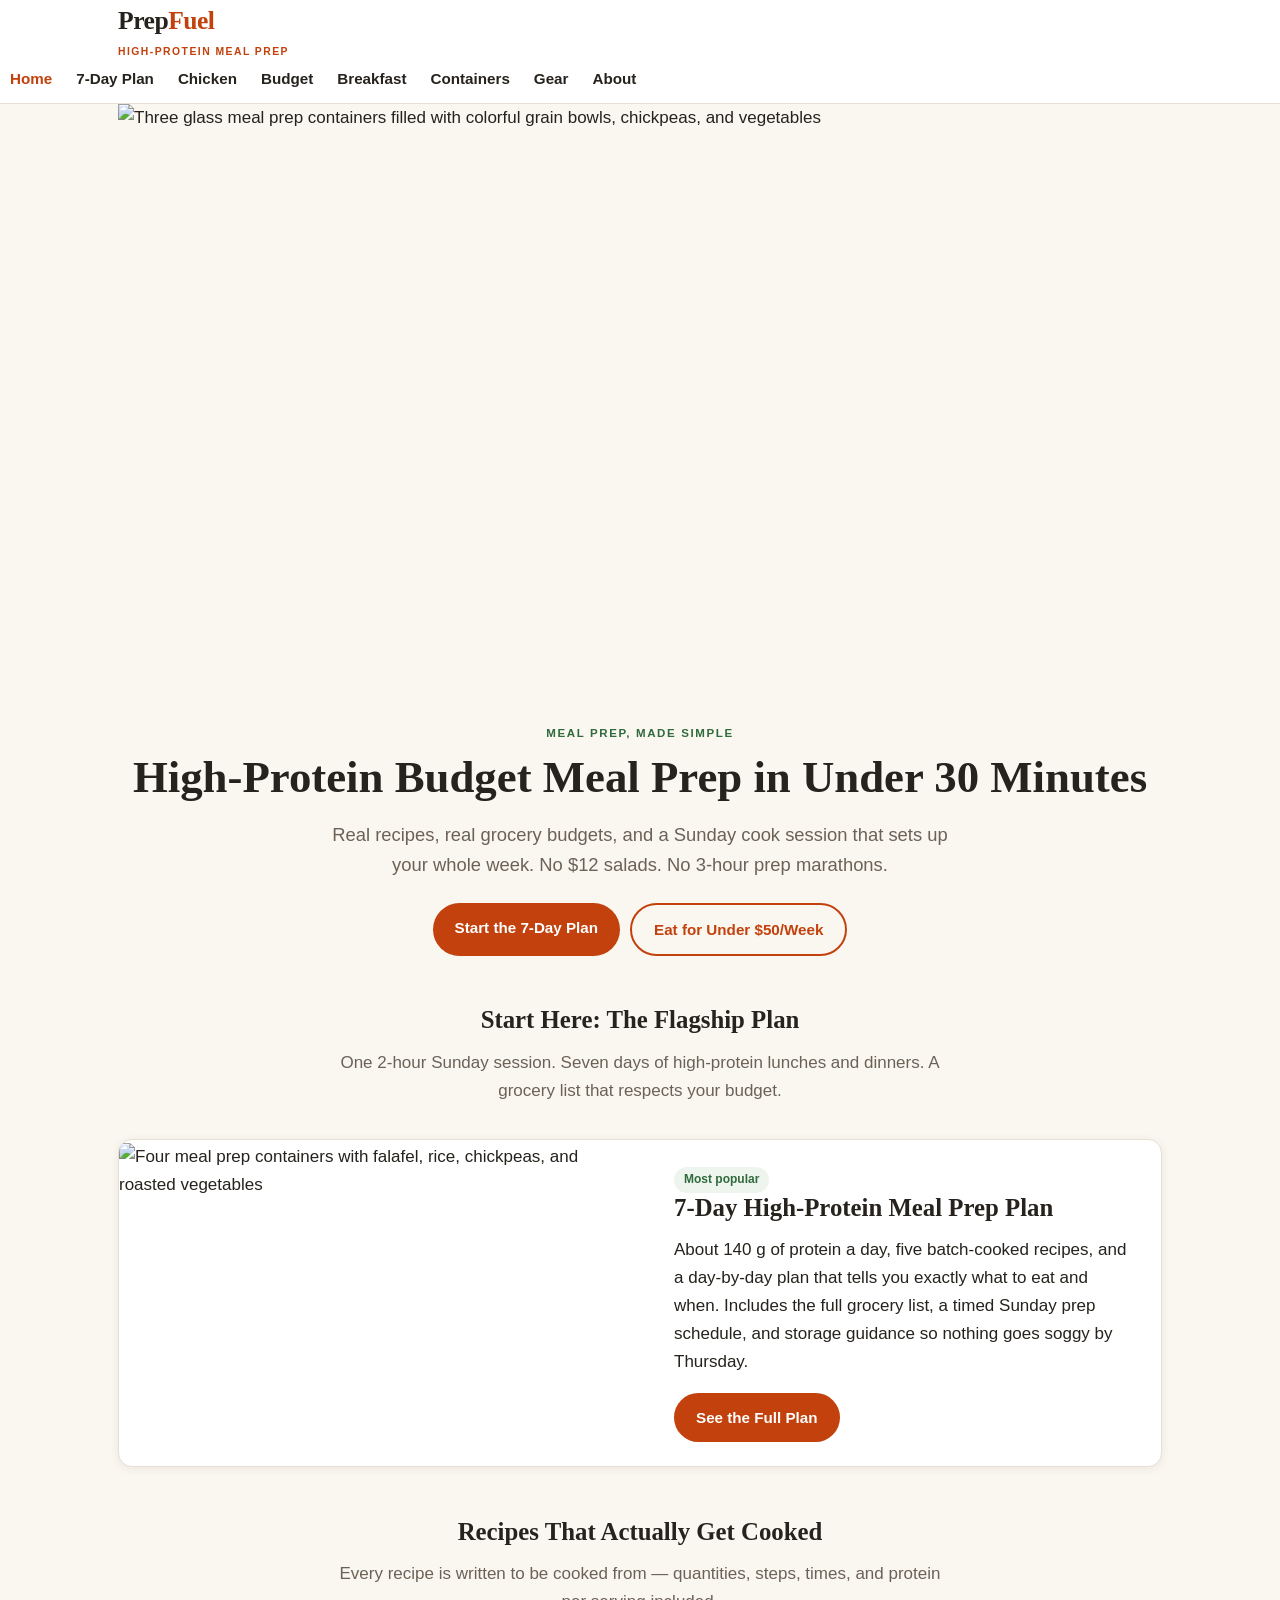
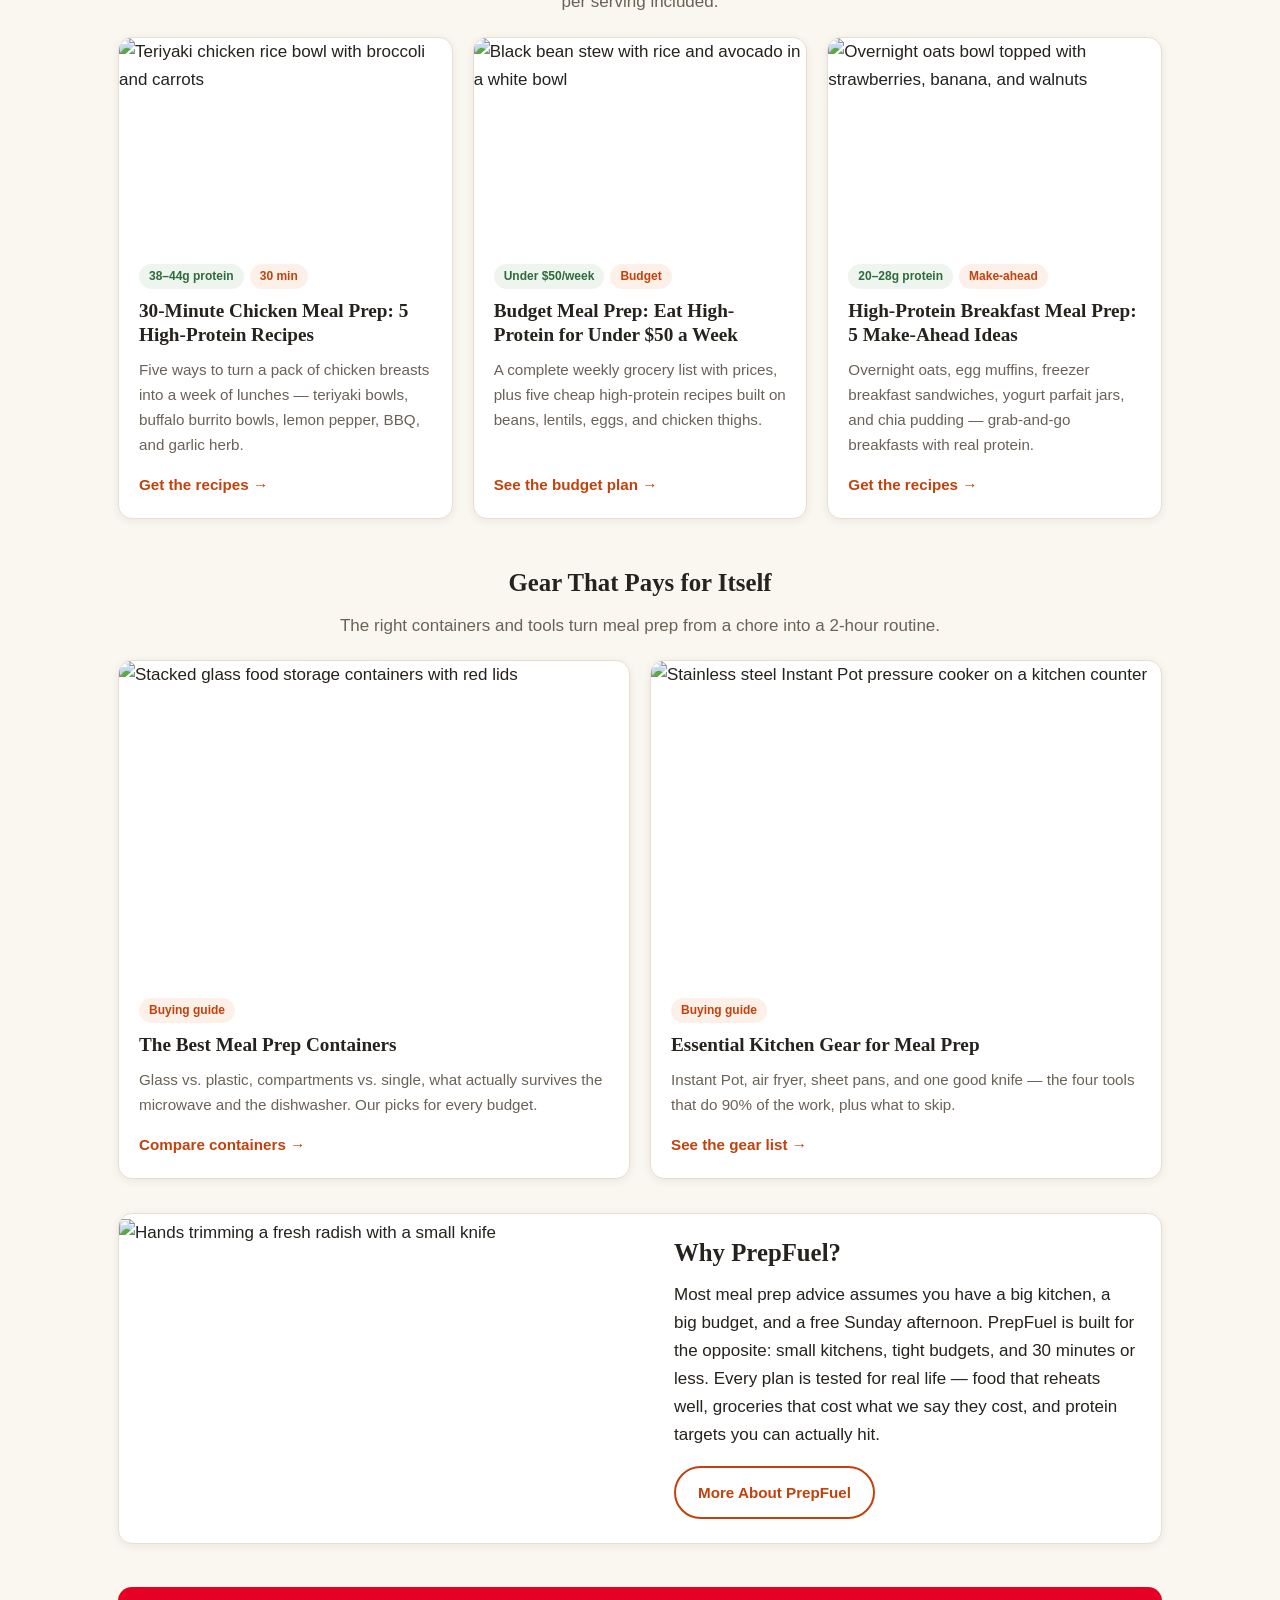
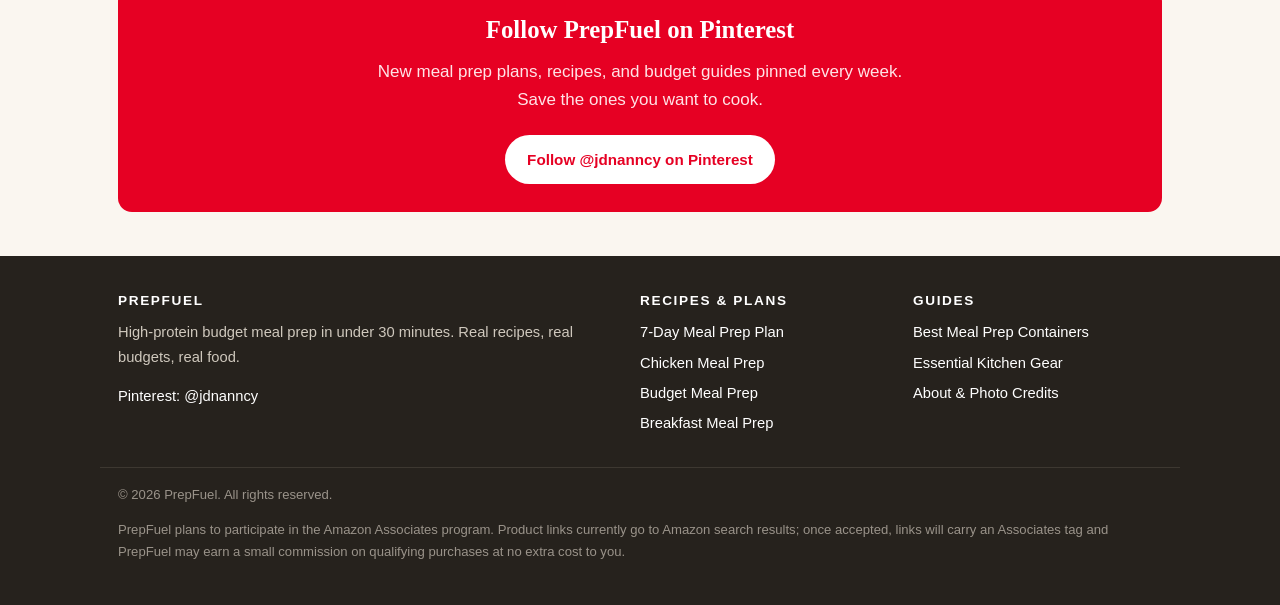
==== index.html @ 7322c3c1 "Add files via upload" ====
<!DOCTYPE html>
<html lang="en">
<head>
  <meta charset="UTF-8">
  <meta name="viewport" content="width=device-width, initial-scale=1.0">
  <title>PrepFuel — High-Protein Budget Meal Prep in Under 30 Minutes</title>
  <meta name="description" content="PrepFuel helps you eat high-protein for less. Weekly meal prep plans, 30-minute chicken recipes, budget meal prep under $50 a week, and the gear that makes it easy.">
  <link rel="canonical" href="https://sundala1.github.io/prepfuel/">
  <meta property="og:type" content="website">
  <meta property="og:title" content="PrepFuel — High-Protein Budget Meal Prep in Under 30 Minutes">
  <meta property="og:description" content="Weekly meal prep plans, 30-minute high-protein recipes, and budget meal prep under $50 a week.">
  <meta property="og:url" content="https://sundala1.github.io/prepfuel/">
  <meta property="og:image" content="https://sundala1.github.io/prepfuel/assets/hero-meal-prep.jpg">
  <!-- TODO: Pinterest site verification — add the meta tag from Pinterest's claim flow here, e.g.
       <meta name="p:domain_verify" content="PASTE_VERIFICATION_CODE_HERE"> -->
  <link rel="stylesheet" href="styles.css">
  <script src="script.js" defer></script>
</head>
<body>
  <header class="site-header">
    <div class="header-inner">
      <a class="logo" href="index.html">Prep<span>Fuel</span><span class="logo-tag">High-protein meal prep</span></a>
      <button class="nav-toggle" aria-label="Toggle navigation" aria-expanded="false" aria-controls="main-nav">&#9776;</button>
    </div>
    <nav class="main-nav" id="main-nav" aria-label="Main navigation">
      <ul>
        <li><a href="index.html" class="active">Home</a></li>
        <li><a href="7-day-meal-prep-plan.html">7-Day Plan</a></li>
        <li><a href="chicken-meal-prep.html">Chicken</a></li>
        <li><a href="budget-meal-prep.html">Budget</a></li>
        <li><a href="high-protein-breakfast-meal-prep.html">Breakfast</a></li>
        <li><a href="best-meal-prep-containers.html">Containers</a></li>
        <li><a href="essential-kitchen-gear.html">Gear</a></li>
        <li><a href="about.html">About</a></li>
      </ul>
    </nav>
  </header>

  <main>
    <section class="hero">
      <div class="wrap">
        <img class="hero-img" src="assets/hero-meal-prep.jpg" alt="Three glass meal prep containers filled with colorful grain bowls, chickpeas, and vegetables" width="1024" height="768">
        <div class="hero-text">
          <span class="eyebrow">Meal prep, made simple</span>
          <h1>High-Protein Budget Meal Prep in Under 30 Minutes</h1>
          <p class="lede">Real recipes, real grocery budgets, and a Sunday cook session that sets up your whole week. No $12 salads. No 3-hour prep marathons.</p>
          <div class="btn-row">
            <a class="btn" href="7-day-meal-prep-plan.html">Start the 7-Day Plan</a>
            <a class="btn btn-outline" href="budget-meal-prep.html">Eat for Under $50/Week</a>
          </div>
        </div>
      </div>
    </section>

    <section class="wrap" aria-labelledby="featured-heading">
      <div class="section-head">
        <h2 id="featured-heading">Start Here: The Flagship Plan</h2>
        <p>One 2-hour Sunday session. Seven days of high-protein lunches and dinners. A grocery list that respects your budget.</p>
      </div>
      <article class="feature">
        <img src="assets/plan-7day.jpg" alt="Four meal prep containers with falafel, rice, chickpeas, and roasted vegetables" width="1024" height="768" loading="lazy">
        <div class="feature-body">
          <span class="chip">Most popular</span>
          <h2>7-Day High-Protein Meal Prep Plan</h2>
          <p>About 140&nbsp;g of protein a day, five batch-cooked recipes, and a day-by-day plan that tells you exactly what to eat and when. Includes the full grocery list, a timed Sunday prep schedule, and storage guidance so nothing goes soggy by Thursday.</p>
          <a class="btn" href="7-day-meal-prep-plan.html">See the Full Plan</a>
        </div>
      </article>
    </section>

    <section class="wrap" aria-labelledby="recipes-heading">
      <div class="section-head">
        <h2 id="recipes-heading">Recipes That Actually Get Cooked</h2>
        <p>Every recipe is written to be cooked from — quantities, steps, times, and protein per serving included.</p>
      </div>
      <div class="card-grid">
        <article class="card">
          <img src="assets/chicken-teriyaki-bowl.jpg" alt="Teriyaki chicken rice bowl with broccoli and carrots" width="1024" height="768" loading="lazy">
          <div class="card-body">
            <div class="card-meta"><span class="chip">38–44g protein</span><span class="chip orange">30 min</span></div>
            <h3><a href="chicken-meal-prep.html">30-Minute Chicken Meal Prep: 5 High-Protein Recipes</a></h3>
            <p>Five ways to turn a pack of chicken breasts into a week of lunches — teriyaki bowls, buffalo burrito bowls, lemon pepper, BBQ, and garlic herb.</p>
            <a class="read-more" href="chicken-meal-prep.html">Get the recipes &rarr;</a>
          </div>
        </article>
        <article class="card">
          <img src="assets/black-bean-bowl.jpg" alt="Black bean stew with rice and avocado in a white bowl" width="1024" height="683" loading="lazy">
          <div class="card-body">
            <div class="card-meta"><span class="chip">Under $50/week</span><span class="chip orange">Budget</span></div>
            <h3><a href="budget-meal-prep.html">Budget Meal Prep: Eat High-Protein for Under $50 a Week</a></h3>
            <p>A complete weekly grocery list with prices, plus five cheap high-protein recipes built on beans, lentils, eggs, and chicken thighs.</p>
            <a class="read-more" href="budget-meal-prep.html">See the budget plan &rarr;</a>
          </div>
        </article>
        <article class="card">
          <img src="assets/overnight-oats.jpg" alt="Overnight oats bowl topped with strawberries, banana, and walnuts" width="1000" height="667" loading="lazy">
          <div class="card-body">
            <div class="card-meta"><span class="chip">20–28g protein</span><span class="chip orange">Make-ahead</span></div>
            <h3><a href="high-protein-breakfast-meal-prep.html">High-Protein Breakfast Meal Prep: 5 Make-Ahead Ideas</a></h3>
            <p>Overnight oats, egg muffins, freezer breakfast sandwiches, yogurt parfait jars, and chia pudding — grab-and-go breakfasts with real protein.</p>
            <a class="read-more" href="high-protein-breakfast-meal-prep.html">Get the recipes &rarr;</a>
          </div>
        </article>
      </div>
    </section>

    <section class="wrap" aria-labelledby="gear-heading">
      <div class="section-head">
        <h2 id="gear-heading">Gear That Pays for Itself</h2>
        <p>The right containers and tools turn meal prep from a chore into a 2-hour routine.</p>
      </div>
      <div class="card-grid two">
        <article class="card">
          <img src="assets/glass-containers.jpg" alt="Stacked glass food storage containers with red lids" width="500" height="375" loading="lazy">
          <div class="card-body">
            <div class="card-meta"><span class="chip orange">Buying guide</span></div>
            <h3><a href="best-meal-prep-containers.html">The Best Meal Prep Containers</a></h3>
            <p>Glass vs. plastic, compartments vs. single, what actually survives the microwave and the dishwasher. Our picks for every budget.</p>
            <a class="read-more" href="best-meal-prep-containers.html">Compare containers &rarr;</a>
          </div>
        </article>
        <article class="card">
          <img src="assets/instant-pot.jpg" alt="Stainless steel Instant Pot pressure cooker on a kitchen counter" width="1024" height="768" loading="lazy">
          <div class="card-body">
            <div class="card-meta"><span class="chip orange">Buying guide</span></div>
            <h3><a href="essential-kitchen-gear.html">Essential Kitchen Gear for Meal Prep</a></h3>
            <p>Instant Pot, air fryer, sheet pans, and one good knife — the four tools that do 90% of the work, plus what to skip.</p>
            <a class="read-more" href="essential-kitchen-gear.html">See the gear list &rarr;</a>
          </div>
        </article>
      </div>
    </section>

    <section class="wrap" aria-labelledby="about-heading">
      <article class="feature">
        <img src="assets/hands-radish.jpg" alt="Hands trimming a fresh radish with a small knife" width="1000" height="667" loading="lazy">
        <div class="feature-body">
          <h2 id="about-heading">Why PrepFuel?</h2>
          <p>Most meal prep advice assumes you have a big kitchen, a big budget, and a free Sunday afternoon. PrepFuel is built for the opposite: small kitchens, tight budgets, and 30 minutes or less. Every plan is tested for real life — food that reheats well, groceries that cost what we say they cost, and protein targets you can actually hit.</p>
          <a class="btn btn-outline" href="about.html">More About PrepFuel</a>
        </div>
      </article>
    </section>

    <section class="wrap">
      <div class="pin-band">
        <h2>Follow PrepFuel on Pinterest</h2>
        <p>New meal prep plans, recipes, and budget guides pinned every week. Save the ones you want to cook.</p>
        <a class="btn" href="https://www.pinterest.com/jdnanncy/" target="_blank" rel="noopener">Follow @jdnanncy on Pinterest</a>
      </div>
    </section>
  </main>

  <footer class="site-footer">
    <div class="footer-grid">
      <div>
        <h4>PrepFuel</h4>
        <p>High-protein budget meal prep in under 30 minutes. Real recipes, real budgets, real food.</p>
        <p><a href="https://www.pinterest.com/jdnanncy/" target="_blank" rel="noopener">Pinterest: @jdnanncy</a></p>
      </div>
      <div>
        <h4>Recipes &amp; Plans</h4>
        <ul>
          <li><a href="7-day-meal-prep-plan.html">7-Day Meal Prep Plan</a></li>
          <li><a href="chicken-meal-prep.html">Chicken Meal Prep</a></li>
          <li><a href="budget-meal-prep.html">Budget Meal Prep</a></li>
          <li><a href="high-protein-breakfast-meal-prep.html">Breakfast Meal Prep</a></li>
        </ul>
      </div>
      <div>
        <h4>Guides</h4>
        <ul>
          <li><a href="best-meal-prep-containers.html">Best Meal Prep Containers</a></li>
          <li><a href="essential-kitchen-gear.html">Essential Kitchen Gear</a></li>
          <li><a href="about.html">About &amp; Photo Credits</a></li>
        </ul>
      </div>
    </div>
    <div class="footer-bottom">
      <p>&copy; <span id="year">2026</span> PrepFuel. All rights reserved.</p>
      <p>PrepFuel plans to participate in the Amazon Associates program. Product links currently go to Amazon search results; once accepted, links will carry an Associates tag and PrepFuel may earn a small commission on qualifying purchases at no extra cost to you.</p>
    </div>
  </footer>
</body>
</html>
---- styles.css ----
/* PrepFuel — clean modern food blog, mobile-first, no framework.
   System fonts only: fast loading, zero external requests. */

:root {
  --cream: #faf6f0;
  --card: #ffffff;
  --ink: #26221d;
  --muted: #6b6257;
  --accent: #c2410c;
  --accent-dark: #9a3412;
  --green: #2f6b3c;
  --green-soft: #eef4ee;
  --line: #e8dfd2;
  --soft: #f1eae0;
  --radius: 14px;
  --shadow: 0 2px 10px rgba(38, 34, 29, 0.07);
  --serif: Georgia, "Times New Roman", serif;
  --sans: -apple-system, BlinkMacSystemFont, "Segoe UI", Roboto, Helvetica, Arial, sans-serif;
}

* { box-sizing: border-box; }

html { scroll-behavior: smooth; }

body {
  margin: 0;
  background: var(--cream);
  color: var(--ink);
  font-family: var(--sans);
  font-size: 17px;
  line-height: 1.65;
  -webkit-font-smoothing: antialiased;
}

img { max-width: 100%; height: auto; display: block; }

a { color: var(--accent); text-decoration: none; }
a:hover { color: var(--accent-dark); text-decoration: underline; }

h1, h2, h3, h4 {
  font-family: var(--serif);
  line-height: 1.25;
  margin: 0 0 0.5em;
  font-weight: 700;
}
h1 { font-size: 2rem; }
h2 { font-size: 1.55rem; margin-top: 2em; }
h3 { font-size: 1.25rem; margin-top: 1.5em; }
p { margin: 0 0 1em; }
ul, ol { margin: 0 0 1em; padding-left: 1.4em; }
li { margin-bottom: 0.35em; }
strong { font-weight: 700; }

.wrap { max-width: 1080px; margin: 0 auto; padding: 0 18px; }
.narrow { max-width: 760px; margin: 0 auto; padding: 0 18px; }

/* ---------- Header & nav ---------- */
.site-header {
  background: var(--card);
  border-bottom: 1px solid var(--line);
  position: sticky;
  top: 0;
  z-index: 50;
}
.header-inner {
  max-width: 1080px;
  margin: 0 auto;
  padding: 0 18px;
  display: flex;
  align-items: center;
  justify-content: space-between;
  min-height: 60px;
}
.logo {
  font-family: var(--serif);
  font-size: 1.6rem;
  font-weight: 700;
  color: var(--ink);
  letter-spacing: -0.5px;
}
.logo:hover { text-decoration: none; color: var(--ink); }
.logo span { color: var(--accent); }
.logo-tag {
  display: block;
  font-family: var(--sans);
  font-size: 0.65rem;
  font-weight: 600;
  letter-spacing: 0.14em;
  text-transform: uppercase;
  color: var(--muted);
}
.nav-toggle {
  background: none;
  border: 1px solid var(--line);
  border-radius: 8px;
  font-size: 1.3rem;
  line-height: 1;
  padding: 6px 12px;
  cursor: pointer;
  color: var(--ink);
}
.main-nav { display: none; }
.main-nav.open { display: block; }
.main-nav ul {
  list-style: none;
  margin: 0;
  padding: 8px 18px 16px;
  display: flex;
  flex-direction: column;
  gap: 2px;
}
.main-nav a {
  display: block;
  padding: 8px 4px;
  color: var(--ink);
  font-weight: 600;
  font-size: 0.95rem;
  border-bottom: 1px solid var(--soft);
}
.main-nav a:hover { color: var(--accent); text-decoration: none; }
.main-nav a.active { color: var(--accent); }

/* ---------- Hero ---------- */
.hero { margin: 0 0 2em; }
.hero-img {
  width: 100%;
  aspect-ratio: 16 / 9;
  object-fit: cover;
  border-radius: 0 0 var(--radius) var(--radius);
}
.hero-text { padding: 1.6em 0 0; text-align: center; }
.hero-text h1 { font-size: 2.2rem; margin-bottom: 0.3em; }
.lede { font-size: 1.15rem; color: var(--muted); max-width: 640px; margin: 0 auto 1.2em; }
.eyebrow {
  display: inline-block;
  font-size: 0.72rem;
  font-weight: 700;
  letter-spacing: 0.14em;
  text-transform: uppercase;
  color: var(--green);
  margin-bottom: 0.6em;
}

/* ---------- Buttons ---------- */
.btn {
  display: inline-block;
  background: var(--accent);
  color: #fff;
  font-weight: 700;
  font-size: 0.95rem;
  padding: 12px 22px;
  border-radius: 999px;
  border: none;
  cursor: pointer;
}
.btn:hover { background: var(--accent-dark); color: #fff; text-decoration: none; }
.btn-outline {
  background: transparent;
  color: var(--accent);
  border: 2px solid var(--accent);
}
.btn-outline:hover { background: var(--accent); color: #fff; }
.btn-row { display: flex; flex-wrap: wrap; gap: 10px; justify-content: center; }

/* ---------- Cards ---------- */
.section-head { text-align: center; margin: 2.5em 0 1.2em; }
.section-head p { color: var(--muted); max-width: 620px; margin: 0 auto; }
.card-grid {
  display: grid;
  grid-template-columns: 1fr;
  gap: 20px;
  margin-bottom: 2em;
}
.card {
  background: var(--card);
  border: 1px solid var(--line);
  border-radius: var(--radius);
  overflow: hidden;
  box-shadow: var(--shadow);
  display: flex;
  flex-direction: column;
}
.card img { width: 100%; aspect-ratio: 16 / 10; object-fit: cover; }
.card-body { padding: 18px 20px 20px; display: flex; flex-direction: column; flex: 1; }
.card-body h3 { margin-top: 0; font-size: 1.2rem; }
.card-body h3 a { color: var(--ink); }
.card-body h3 a:hover { color: var(--accent); text-decoration: none; }
.card-body p { color: var(--muted); font-size: 0.95rem; flex: 1; }
.card-meta {
  display: flex;
  flex-wrap: wrap;
  gap: 6px;
  margin-bottom: 10px;
}
.chip {
  display: inline-block;
  background: var(--green-soft);
  color: var(--green);
  font-size: 0.75rem;
  font-weight: 700;
  padding: 3px 10px;
  border-radius: 999px;
}
.chip.orange { background: #fdf0e8; color: var(--accent); }
.read-more { font-weight: 700; font-size: 0.95rem; }

/* ---------- Article / recipe pages ---------- */
.article-head { text-align: center; padding: 2em 0 0.5em; }
.article-head h1 { font-size: 2rem; }
.article-head .lede { margin-bottom: 0.6em; }
.byline { color: var(--muted); font-size: 0.9rem; }
.article-img {
  width: 100%;
  border-radius: var(--radius);
  margin: 1.5em 0;
  aspect-ratio: 16 / 9;
  object-fit: cover;
}
.article-img.tall { aspect-ratio: 16 / 10; }
.inline-img {
  width: 100%;
  border-radius: var(--radius);
  margin: 1.2em 0;
  aspect-ratio: 16 / 9;
  object-fit: cover;
}
figcaption, .caption {
  font-size: 0.82rem;
  color: var(--muted);
  text-align: center;
  margin: -0.8em 0 1.5em;
}

/* Recipe card */
.recipe {
  background: var(--card);
  border: 1px solid var(--line);
  border-radius: var(--radius);
  box-shadow: var(--shadow);
  padding: 22px;
  margin: 2em 0;
}
.recipe h2, .recipe h3 { margin-top: 0; }
.recipe-meta {
  display: grid;
  grid-template-columns: repeat(2, 1fr);
  gap: 10px;
  background: var(--soft);
  border-radius: 10px;
  padding: 14px;
  margin: 0 0 1.2em;
  text-align: center;
}
.recipe-meta div span {
  display: block;
  font-size: 0.7rem;
  font-weight: 700;
  letter-spacing: 0.1em;
  text-transform: uppercase;
  color: var(--muted);
}
.recipe-meta div strong { font-size: 1.05rem; }
.recipe h4 {
  font-family: var(--sans);
  font-size: 0.85rem;
  letter-spacing: 0.1em;
  text-transform: uppercase;
  color: var(--green);
  margin: 1.4em 0 0.6em;
}
.recipe ol li { margin-bottom: 0.7em; }
.macros {
  width: 100%;
  border-collapse: collapse;
  font-size: 0.92rem;
  margin-top: 1em;
}
.macros th, .macros td {
  border: 1px solid var(--line);
  padding: 8px 10px;
  text-align: center;
}
.macros th { background: var(--soft); font-size: 0.8rem; text-transform: uppercase; letter-spacing: 0.06em; }

/* Tables (plans, budgets) */
.data-table {
  width: 100%;
  border-collapse: collapse;
  font-size: 0.92rem;
  margin: 1em 0 1.5em;
  display: block;
  overflow-x: auto;
}
.data-table th, .data-table td {
  border: 1px solid var(--line);
  padding: 9px 10px;
  text-align: left;
  vertical-align: top;
}
.data-table th { background: var(--soft); white-space: nowrap; }
.data-table td.num, .data-table th.num { text-align: right; white-space: nowrap; }

/* Callouts */
.callout {
  background: var(--green-soft);
  border-left: 4px solid var(--green);
  border-radius: 0 10px 10px 0;
  padding: 14px 18px;
  margin: 1.5em 0;
}
.callout.orange { background: #fdf0e8; border-left-color: var(--accent); }
.callout p:last-child { margin-bottom: 0; }
.callout strong { color: inherit; }

/* Product cards */
.product-grid {
  display: grid;
  grid-template-columns: 1fr;
  gap: 20px;
  margin: 1.5em 0;
}
.product {
  background: var(--card);
  border: 1px solid var(--line);
  border-radius: var(--radius);
  overflow: hidden;
  box-shadow: var(--shadow);
  display: flex;
  flex-direction: column;
}
.product img { width: 100%; aspect-ratio: 16 / 10; object-fit: cover; }
.product-body { padding: 18px 20px 20px; display: flex; flex-direction: column; flex: 1; }
.product-body h3 { margin-top: 0; }
.product-body p { color: var(--muted); font-size: 0.95rem; }
.product-body ul { font-size: 0.93rem; }
.product-tag {
  display: inline-block;
  background: var(--accent);
  color: #fff;
  font-size: 0.7rem;
  font-weight: 700;
  letter-spacing: 0.1em;
  text-transform: uppercase;
  padding: 3px 10px;
  border-radius: 999px;
  margin-bottom: 8px;
}
.product .btn { margin-top: auto; align-self: flex-start; }
.disclosure {
  font-size: 0.85rem;
  color: var(--muted);
  background: var(--soft);
  border-radius: 10px;
  padding: 12px 16px;
  margin: 1.5em 0;
}

/* Feature / split sections */
.feature {
  display: grid;
  grid-template-columns: 1fr;
  gap: 20px;
  align-items: center;
  background: var(--card);
  border: 1px solid var(--line);
  border-radius: var(--radius);
  overflow: hidden;
  box-shadow: var(--shadow);
  margin: 2em 0;
}
.feature img { width: 100%; aspect-ratio: 16 / 10; object-fit: cover; }
.feature-body { padding: 8px 22px 22px; }
.feature-body h2 { margin-top: 0; }

/* Pinterest CTA band */
.pin-band {
  background: #e60023;
  color: #fff;
  border-radius: var(--radius);
  text-align: center;
  padding: 28px 20px;
  margin: 2.5em 0;
}
.pin-band h2 { color: #fff; margin-top: 0; }
.pin-band p { color: #ffe3e7; max-width: 560px; margin: 0 auto 1.2em; }
.pin-band .btn { background: #fff; color: #e60023; }
.pin-band .btn:hover { background: #ffe3e7; color: #e60023; }

/* Footer */
.site-footer {
  background: var(--ink);
  color: #cfc8bd;
  margin-top: 3em;
  padding: 2.5em 0 2em;
  font-size: 0.92rem;
}
.site-footer a { color: #fff; }
.footer-grid {
  display: grid;
  grid-template-columns: 1fr;
  gap: 24px;
  max-width: 1080px;
  margin: 0 auto;
  padding: 0 18px;
}
.site-footer h4 {
  font-family: var(--sans);
  color: #fff;
  font-size: 0.85rem;
  letter-spacing: 0.12em;
  text-transform: uppercase;
  margin-bottom: 0.8em;
}
.site-footer ul { list-style: none; padding: 0; margin: 0; }
.site-footer li { margin-bottom: 0.4em; }
.footer-bottom {
  max-width: 1080px;
  margin: 2em auto 0;
  padding: 1.2em 18px 0;
  border-top: 1px solid #3d3831;
  font-size: 0.82rem;
  color: #9a938a;
}

/* ---------- Desktop ---------- */
@media (min-width: 720px) {
  h1 { font-size: 2.4rem; }
  .hero-text h1 { font-size: 2.8rem; }
  .nav-toggle { display: none; }
  .main-nav { display: block !important; }
  .main-nav ul {
    flex-direction: row;
    gap: 4px;
    padding: 0;
  }
  .main-nav a { border-bottom: none; padding: 6px 10px; }
  .card-grid { grid-template-columns: repeat(3, 1fr); }
  .card-grid.two { grid-template-columns: repeat(2, 1fr); }
  .product-grid { grid-template-columns: repeat(2, 1fr); }
  .recipe-meta { grid-template-columns: repeat(4, 1fr); }
  .feature { grid-template-columns: 1fr 1fr; }
  .feature-body { padding: 24px; }
  .footer-grid { grid-template-columns: 2fr 1fr 1fr; }
}
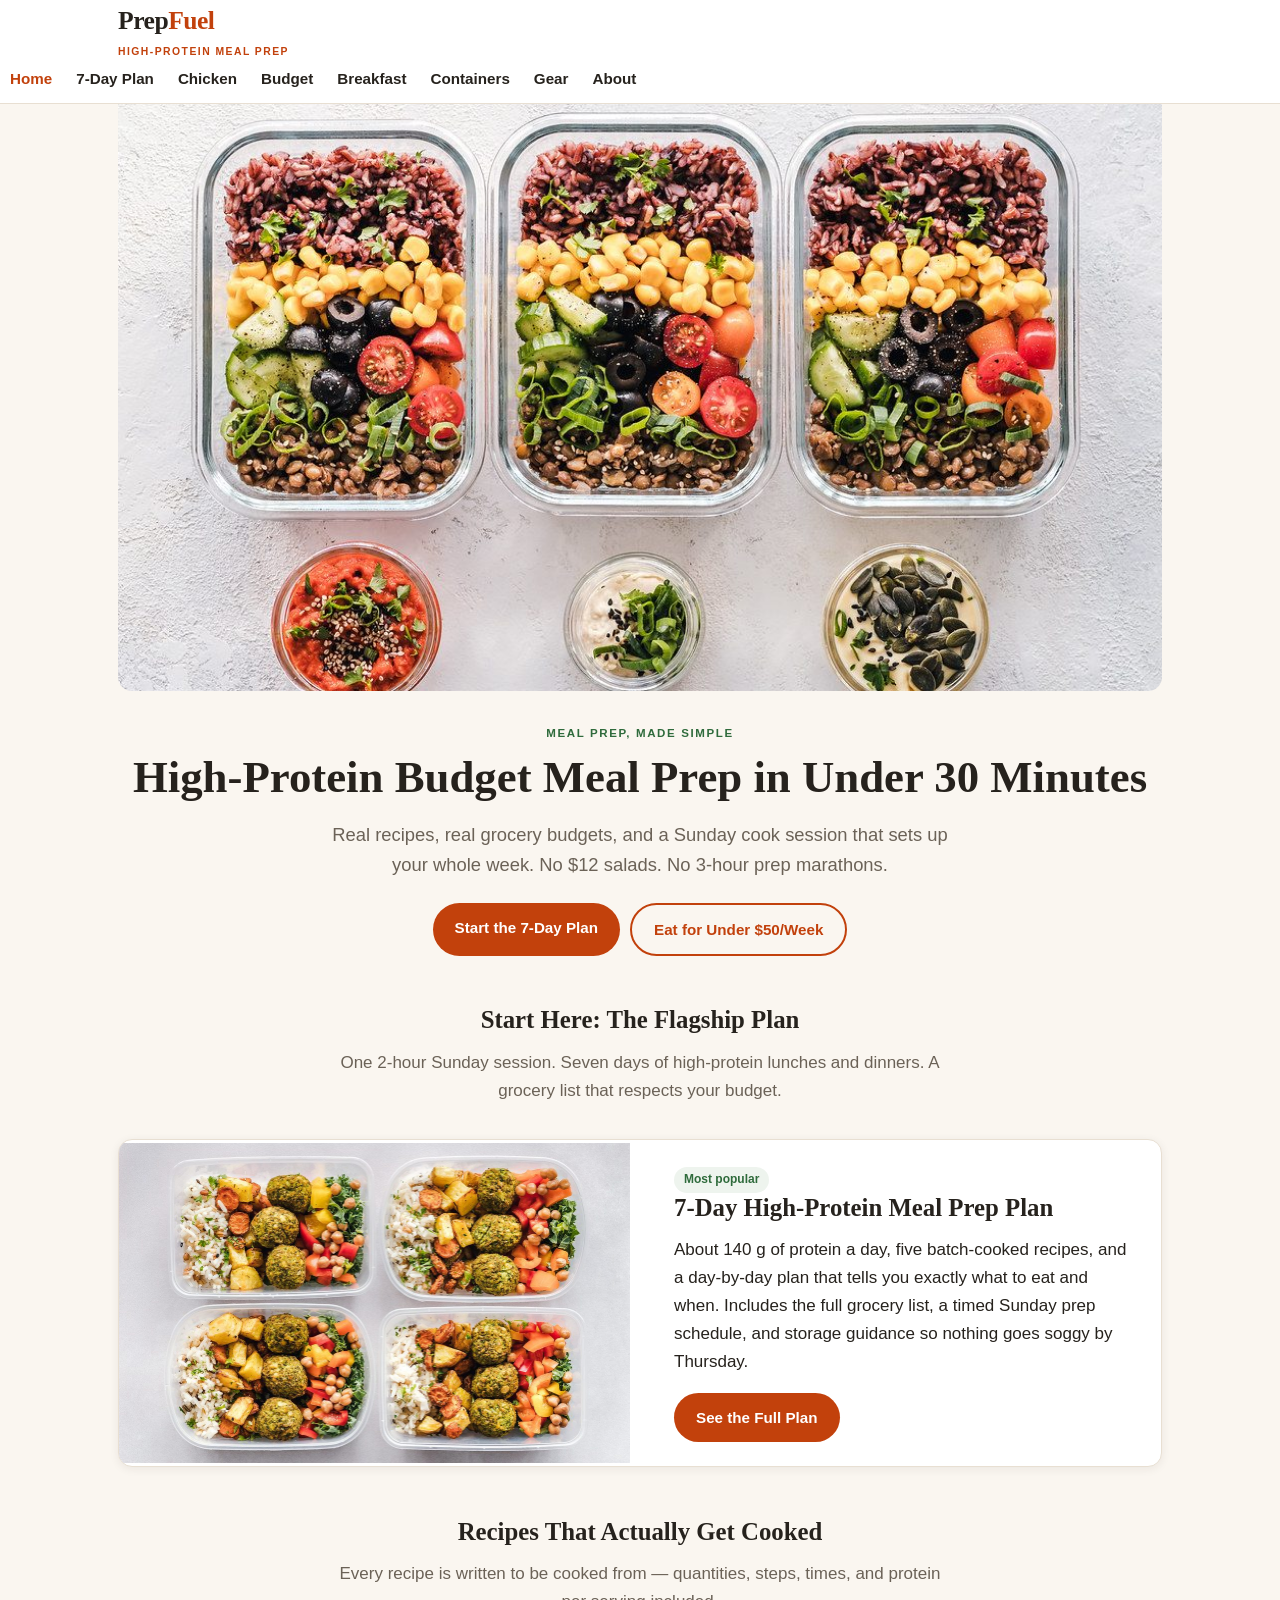
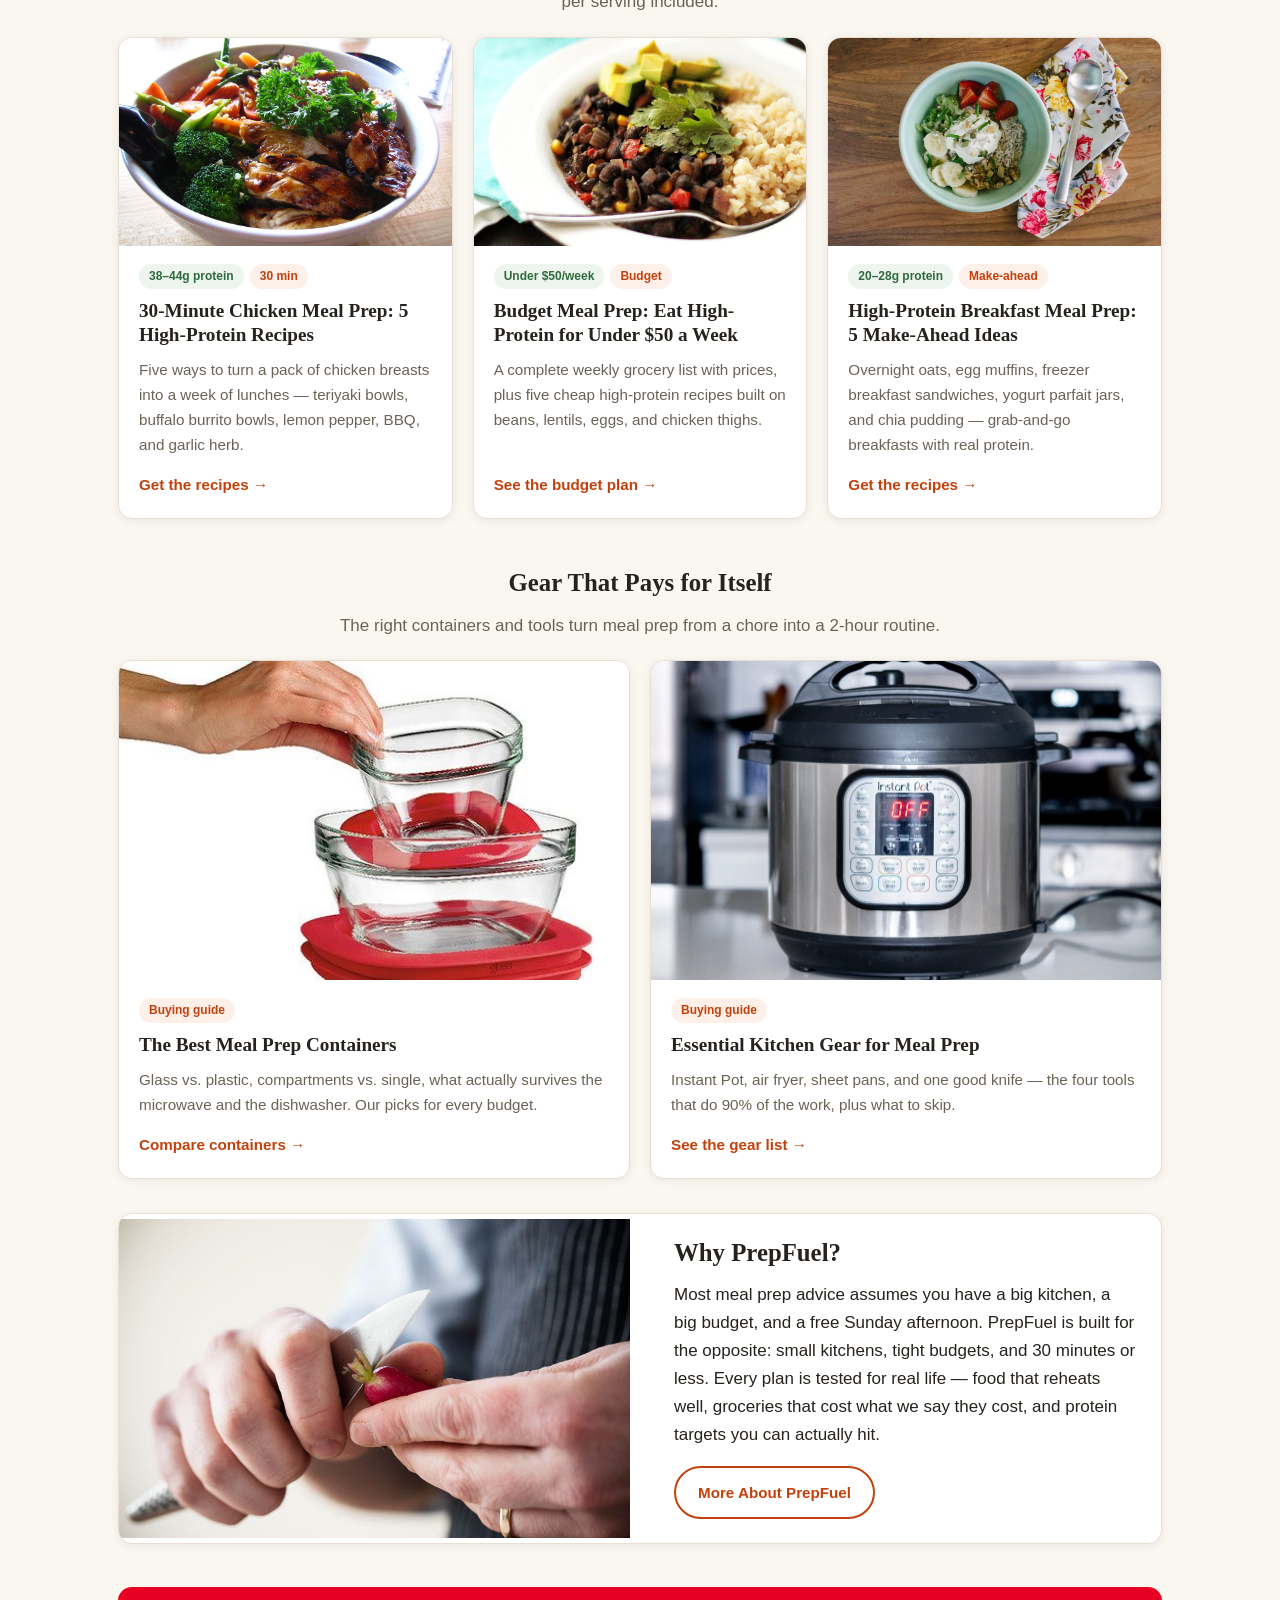
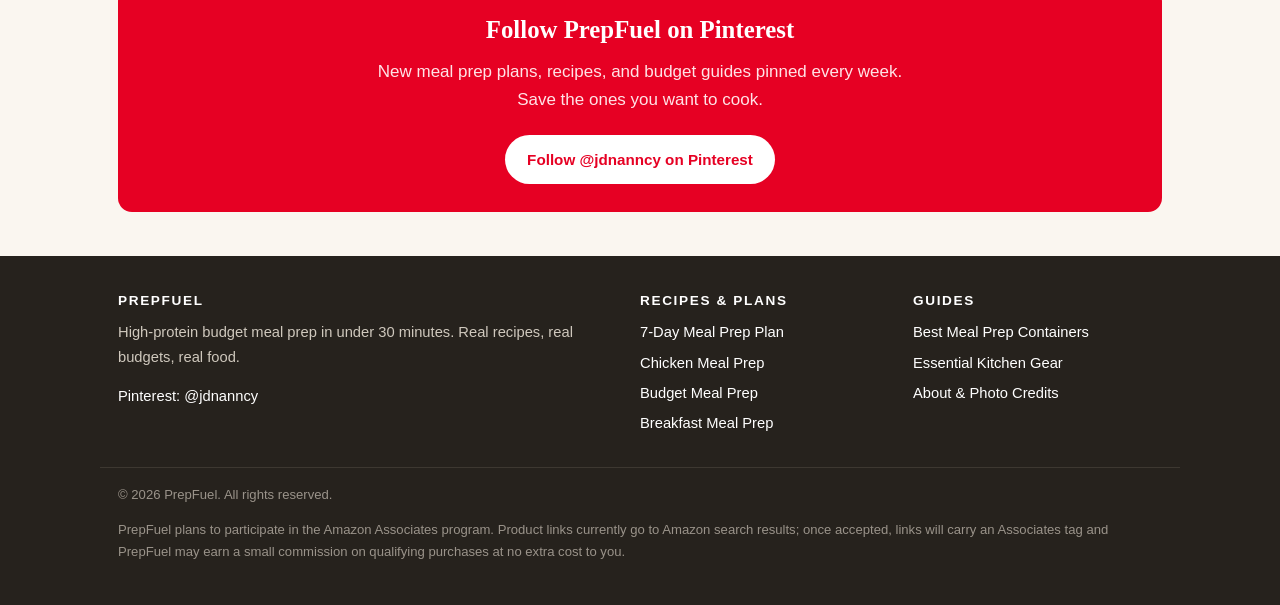
==== commit 5f343595: "Add Pinterest domain verification meta tag Added Pinterest site verification meta tag." ====
--- a/index.html
+++ b/index.html
@@ -13,6 +13,7 @@
   <meta property="og:image" content="https://sundala1.github.io/prepfuel/assets/hero-meal-prep.jpg">
   <!-- TODO: Pinterest site verification — add the meta tag from Pinterest's claim flow here, e.g.
        <meta name="p:domain_verify" content="PASTE_VERIFICATION_CODE_HERE"> -->
+    <meta name="p:domain_verify" content="316eff2727f14378772ca2f411aa67e2"/>
   <link rel="stylesheet" href="styles.css">
   <script src="script.js" defer></script>
 </head>
